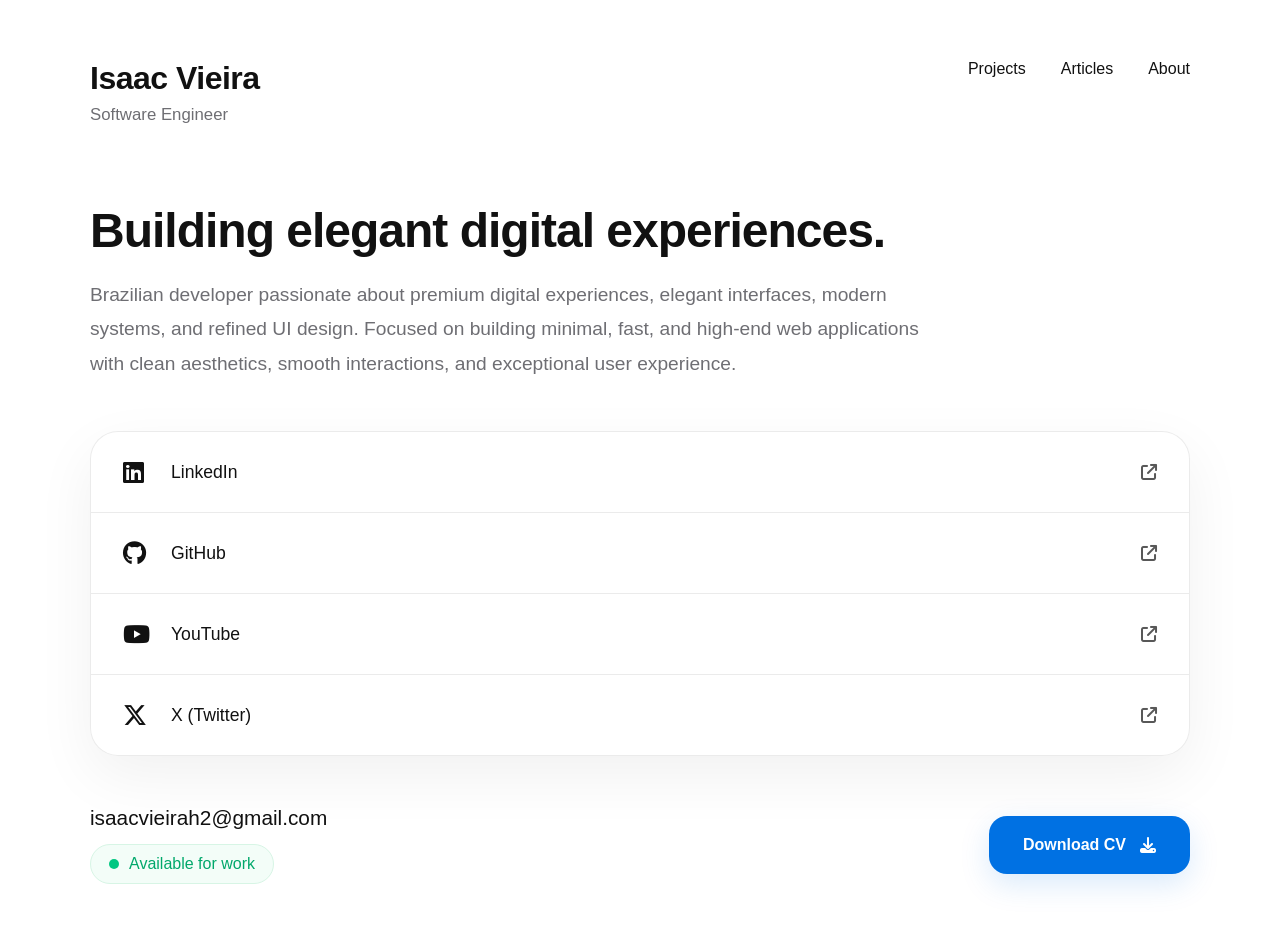
==== index.html @ af30ba91 "primeiro commit" ====
<!DOCTYPE html>
<html lang="en">

<head>
    <meta charset="UTF-8">
    <meta name="viewport" content="width=device-width, initial-scale=1.0">
    <link rel="icon" href="Images/icons8-usuário-96.png">
    <title>Isaac Vieira</title>
    <link rel="stylesheet" href="styles.css">

    <!-- Apple Style Icons -->
    <link rel="stylesheet" href="https://cdnjs.cloudflare.com/ajax/libs/font-awesome/6.5.0/css/all.min.css">
</head>

<body>

    <main class="container">

        <!-- HEADER -->
        <header class="top-bar">
            <div class="profile">
                <h1>Isaac Vieira</h1>
                <p>Software Engineer</p>
            </div>

            <nav class="nav">
                <a href="#">Projects</a>
                <a href="#">Articles</a>
                <a href="#">About</a>
            </nav>
        </header>

        <!-- HERO -->
        <section class="hero">
            <h2>Building elegant digital experiences.</h2>

            <p>
                Brazilian developer passionate about premium digital experiences, elegant interfaces, modern systems,
                and refined UI design. Focused on building minimal, fast, and high-end web applications with clean
                aesthetics, smooth interactions, and exceptional user experience.
            </p>
        </section>

        

        <!-- SOCIAL / LINK CARDS -->
        <section class="cards">

            <a href="#" class="card">
                <div class="left">
                    <i class="fab fa-linkedin"></i>
                    <span>LinkedIn</span>
                </div>
                <i class="fa-solid fa-arrow-up-right-from-square"></i>
            </a>

            <a href="#" class="card">
                <div class="left">
                    <i class="fab fa-github"></i>
                    <span>GitHub</span>
                </div>
                <i class="fa-solid fa-arrow-up-right-from-square"></i>
            </a>

            <a href="#" class="card">
                <div class="left">
                    <i class="fab fa-youtube"></i>
                    <span>YouTube</span>
                </div>
                <i class="fa-solid fa-arrow-up-right-from-square"></i>
            </a>

            <a href="#" class="card">
                <div class="left">
                    <i class="fab fa-x-twitter"></i>
                    <span>X (Twitter)</span>
                </div>
                <i class="fa-solid fa-arrow-up-right-from-square"></i>
            </a>

        </section>

        <!-- FOOTER -->
        <section class="bottom">

            <div class="contact">
                <h3>isaacvieirah2@gmail.com</h3>

                <div class="status">
                    <span class="dot"></span>
                    <span>Available for work</span>
                </div>
            </div>

            <a href="#" class="cv-btn">
                Download CV
                <i class="fa-solid fa-download"></i>
            </a>

        </section>

    </main>

</body>

</html>
---- styles.css ----
:root {
  --white: #ffffff;
  --light: #f5f5f7;
  --card: rgba(255, 255, 255, 0.8);
  --border: rgba(0, 0, 0, 0.08);
  --text: #111111;
  --gray: #6e6e73;
  --blue: #0071e3;
  --shadow: 0 20px 60px rgba(0, 0, 0, 0.06);
}

* {
  margin: 0;
  padding: 0;
  box-sizing: border-box;
  font-family: -apple-system, BlinkMacSystemFont, "SF Pro Display",
    "Segoe UI", sans-serif;
}

body {
  background: var(--white);
  color: var(--text);
  min-height: 100vh;
}

/* MAIN CONTAINER */
.container {
  width: min(1100px, 92%);
  margin: auto;
  padding: 60px 0;
}

/* HEADER */
.top-bar {
  display: flex;
  justify-content: space-between;
  align-items: flex-start;
  margin-bottom: 80px;
  gap: 30px;
}

.profile h1 {
  font-size: 2rem;
  font-weight: 700;
  letter-spacing: -0.5px;
}

.profile p {
  margin-top: 8px;
  color: var(--gray);
  font-size: 1.05rem;
}

/* NAV */
.nav {
  display: flex;
  gap: 35px;
  flex-wrap: wrap;
}

.nav a {
  text-decoration: none;
  color: var(--text);
  font-size: 1rem;
  font-weight: 500;
  transition: 0.3s;
}

.nav a:hover {
  color: var(--blue);
}

/* HERO */
.hero {
  margin-bottom: 50px;
}

.hero h2 {
  font-size: 3rem;
  font-weight: 700;
  letter-spacing: -1px;
  margin-bottom: 20px;
  line-height: 1.1;
}

.hero p {
  max-width: 850px;
  font-size: 1.2rem;
  line-height: 1.8;
  color: var(--gray);
}

/* CARDS */
.cards {
  background: var(--card);
  border: 1px solid var(--border);
  border-radius: 28px;
  overflow: hidden;
  backdrop-filter: blur(20px);
  box-shadow: var(--shadow);
}

.card {
  display: flex;
  justify-content: space-between;
  align-items: center;
  padding: 28px 32px;
  text-decoration: none;
  color: var(--text);
  border-bottom: 1px solid var(--border);
  transition: 0.3s ease;
}

.card:last-child {
  border-bottom: none;
}

.card:hover {
  background: var(--light);
  transform: translateX(4px);
}

.left {
  display: flex;
  align-items: center;
  gap: 18px;
}

.left i {
  font-size: 1.5rem;
  width: 30px;
}

.left span {
  font-size: 1.1rem;
  font-weight: 500;
}

.card .fa-arrow-up-right-from-square {
  font-size: 1rem;
  opacity: 0.7;
}

/* FOOTER */
.bottom {
  margin-top: 50px;
  display: flex;
  justify-content: space-between;
  align-items: center;
  gap: 30px;
  flex-wrap: wrap;
}

.contact h3 {
  font-size: 1.3rem;
  font-weight: 500;
  margin-bottom: 14px;
}

.status {
  display: inline-flex;
  align-items: center;
  gap: 10px;
  padding: 10px 18px;
  border-radius: 999px;
  background: #f3fdf8;
  border: 1px solid #d7f5e5;
  color: #00a86b;
  font-weight: 500;
}

.dot {
  width: 10px;
  height: 10px;
  background: #00c781;
  border-radius: 50%;
}

.cv-btn {
  text-decoration: none;
  color: white;
  background: var(--blue);
  padding: 20px 34px;
  border-radius: 18px;
  font-weight: 600;
  display: flex;
  align-items: center;
  gap: 14px;
  transition: 0.3s;
  box-shadow: 0 10px 30px rgba(0, 113, 227, 0.15);
}

.cv-btn:hover {
  transform: translateY(-2px);
  opacity: 0.95;
}

/* RESPONSIVE */
@media (max-width: 900px) {
  .top-bar {
    flex-direction: column;
    margin-bottom: 50px;
  }

  .hero h2 {
    font-size: 2.2rem;
  }

  .hero p {
    font-size: 1rem;
  }

  .bottom {
    flex-direction: column;
    align-items: flex-start;
  }

  .cv-btn {
    width: 100%;
    justify-content: center;
  }
}

@media (max-width: 600px) {
  .container {
    padding: 40px 0;
  }

  .profile h1 {
    font-size: 1.6rem;
  }

  .hero h2 {
    font-size: 1.8rem;
  }

  .card {
    padding: 22px 20px;
  }

  .left span {
    font-size: 1rem;
  }

  .contact h3 {
    font-size: 1rem;
  }
}
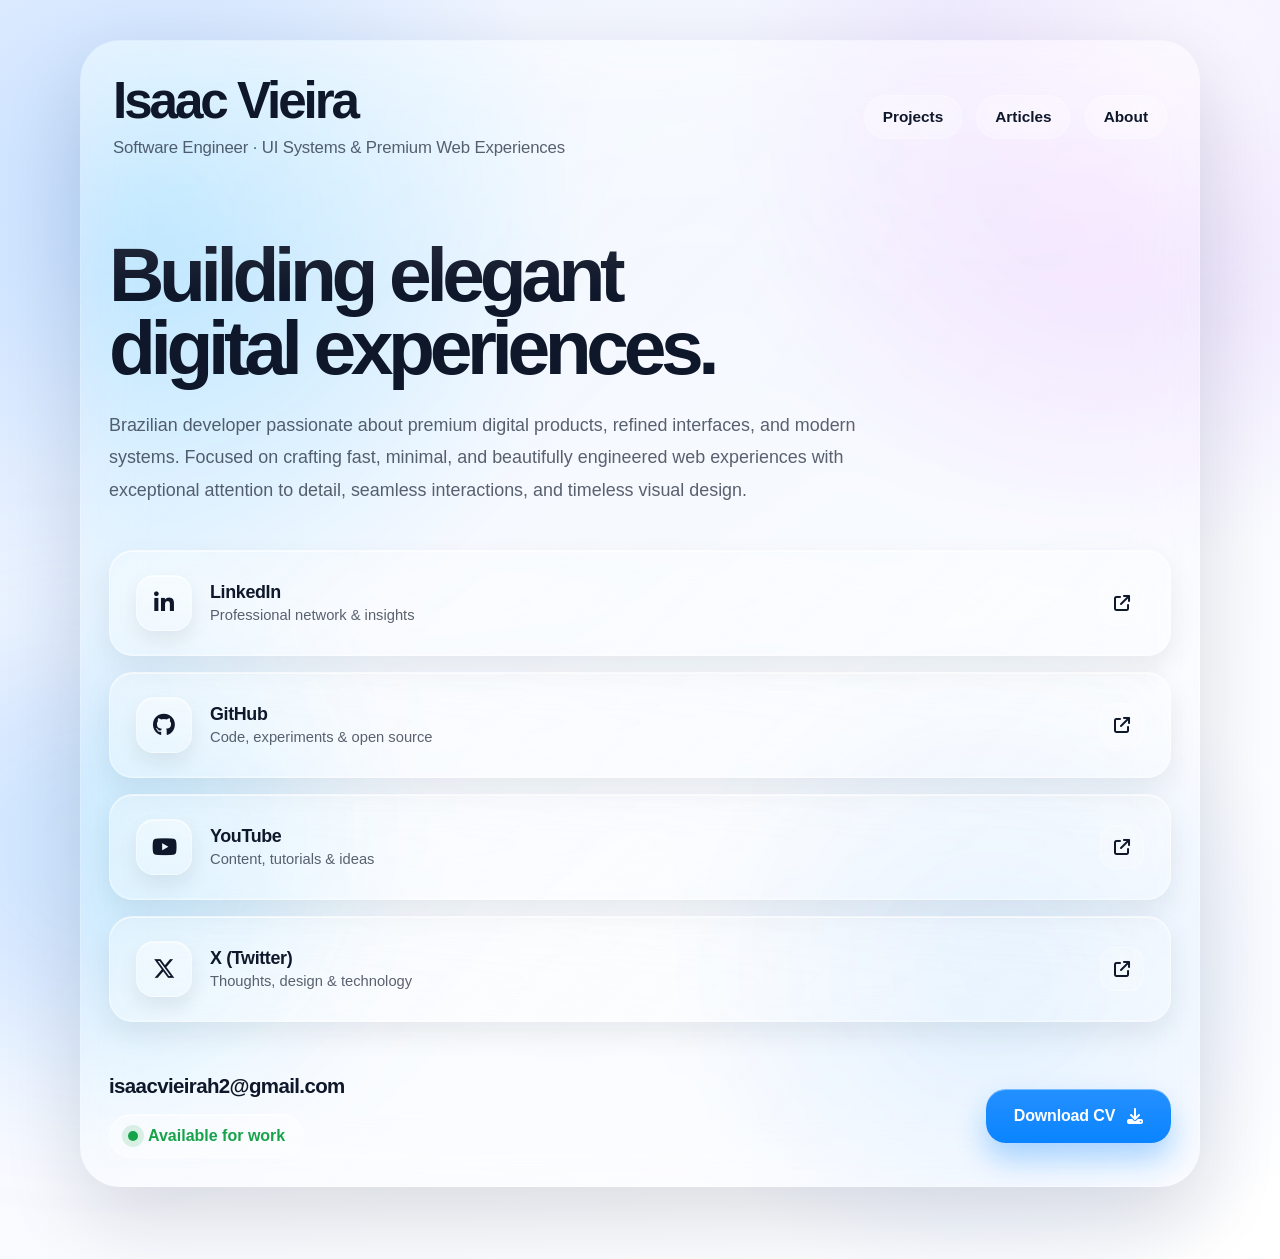
==== commit c73e1524: "escreva a mensagem aqui" ====
--- a/index.html
+++ b/index.html
@@ -1,106 +1,520 @@
 <!DOCTYPE html>
 <html lang="en">
-
 <head>
-    <meta charset="UTF-8">
-    <meta name="viewport" content="width=device-width, initial-scale=1.0">
-    <link rel="icon" href="Images/icons8-usuário-96.png">
-    <title>Isaac Vieira</title>
-    <link rel="stylesheet" href="styles.css">
-
-    <!-- Apple Style Icons -->
-    <link rel="stylesheet" href="https://cdnjs.cloudflare.com/ajax/libs/font-awesome/6.5.0/css/all.min.css">
+  <meta charset="UTF-8" />
+  <meta name="viewport" content="width=device-width, initial-scale=1.0" />
+  <title>Isaac Vieira | Software Engineer</title>
+  <link rel="icon" href="Images/icons8-usuário-96.png" />
+  <link rel="preconnect" href="https://fonts.googleapis.com" />
+  <link rel="preconnect" href="https://fonts.gstatic.com" crossorigin />
+  <link rel="stylesheet" href="https://cdnjs.cloudflare.com/ajax/libs/font-awesome/6.5.0/css/all.min.css" />
+  <style>
+    :root {
+      --bg-1: #eef3ff;
+      --bg-2: #f7f9ff;
+      --bg-3: #ffffff;
+      --surface: rgba(255, 255, 255, 0.18);
+      --surface-strong: rgba(255, 255, 255, 0.28);
+      --surface-hover: rgba(255, 255, 255, 0.34);
+      --border: rgba(255, 255, 255, 0.42);
+      --border-soft: rgba(255, 255, 255, 0.22);
+      --text-primary: #0f172a;
+      --text-secondary: rgba(15, 23, 42, 0.68);
+      --accent: #0a84ff;
+      --accent-soft: rgba(10, 132, 255, 0.18);
+      --success: #16a34a;
+      --shadow-lg: 0 30px 80px rgba(15, 23, 42, 0.14);
+      --shadow-md: 0 18px 40px rgba(15, 23, 42, 0.1);
+      --radius-xl: 32px;
+      --radius-lg: 24px;
+      --radius-md: 18px;
+      --container: 1120px;
+      --blur: 28px;
+      --transition: 420ms cubic-bezier(0.22, 1, 0.36, 1);
+    }
+
+    * {
+      margin: 0;
+      padding: 0;
+      box-sizing: border-box;
+    }
+
+    html {
+      scroll-behavior: smooth;
+    }
+
+    body {
+      min-height: 100vh;
+      font-family: -apple-system, BlinkMacSystemFont, "SF Pro Display", "SF Pro Text", "Segoe UI", sans-serif;
+      color: var(--text-primary);
+      background:
+        radial-gradient(circle at 12% 18%, rgba(10, 132, 255, 0.22), transparent 28%),
+        radial-gradient(circle at 88% 12%, rgba(168, 85, 247, 0.18), transparent 26%),
+        radial-gradient(circle at 78% 78%, rgba(59, 130, 246, 0.14), transparent 24%),
+        linear-gradient(145deg, var(--bg-1), var(--bg-2) 45%, var(--bg-3));
+      overflow-x: hidden;
+      position: relative;
+    }
+
+    body::before,
+    body::after {
+      content: "";
+      position: fixed;
+      inset: auto;
+      border-radius: 50%;
+      filter: blur(80px);
+      z-index: 0;
+      pointer-events: none;
+    }
+
+    body::before {
+      width: 340px;
+      height: 340px;
+      top: -120px;
+      right: -80px;
+      background: rgba(255, 255, 255, 0.65);
+    }
+
+    body::after {
+      width: 420px;
+      height: 420px;
+      bottom: -160px;
+      left: -120px;
+      background: rgba(10, 132, 255, 0.16);
+    }
+
+    .ambient-grid {
+      position: fixed;
+      inset: 0;
+      background-image:
+        linear-gradient(rgba(255, 255, 255, 0.12) 1px, transparent 1px),
+        linear-gradient(90deg, rgba(255, 255, 255, 0.12) 1px, transparent 1px);
+      background-size: 48px 48px;
+      mask-image: radial-gradient(circle at center, black 35%, transparent 85%);
+      opacity: 0.22;
+      pointer-events: none;
+      z-index: 0;
+    }
+
+    .container {
+      position: relative;
+      z-index: 1;
+      width: min(var(--container), calc(100% - 48px));
+      margin: 0 auto;
+      padding: 40px 0 72px;
+    }
+
+    .shell {
+      background: linear-gradient(135deg, rgba(255,255,255,0.22), rgba(255,255,255,0.1));
+      backdrop-filter: blur(var(--blur)) saturate(180%);
+      -webkit-backdrop-filter: blur(var(--blur)) saturate(180%);
+      border: 1px solid var(--border-soft);
+      border-radius: 40px;
+      box-shadow: var(--shadow-lg);
+      padding: 28px;
+      position: relative;
+      overflow: hidden;
+      isolation: isolate;
+    }
+
+    .shell::before {
+      content: "";
+      position: absolute;
+      inset: 0;
+      background: linear-gradient(180deg, rgba(255,255,255,0.34), transparent 22%, transparent 78%, rgba(255,255,255,0.14));
+      pointer-events: none;
+    }
+
+    .top-bar,
+    .bottom,
+    .card,
+    .status,
+    .cv-btn,
+    .nav a {
+      position: relative;
+      z-index: 1;
+    }
+
+    .top-bar {
+      display: flex;
+      align-items: center;
+      justify-content: space-between;
+      gap: 32px;
+      margin-bottom: 72px;
+      padding: 8px 4px;
+    }
+
+    .profile h1 {
+      font-size: clamp(2.4rem, 4vw, 4rem);
+      line-height: 0.95;
+      letter-spacing: -0.06em;
+      font-weight: 750;
+    }
+
+    .profile p {
+      margin-top: 12px;
+      font-size: 1.05rem;
+      color: var(--text-secondary);
+      letter-spacing: -0.01em;
+    }
+
+    .nav {
+      display: flex;
+      align-items: center;
+      gap: 14px;
+      flex-wrap: wrap;
+    }
+
+    .nav a {
+      text-decoration: none;
+      color: var(--text-primary);
+      font-size: 0.96rem;
+      font-weight: 600;
+      padding: 12px 18px;
+      border-radius: 999px;
+      background: rgba(255,255,255,0.14);
+      border: 1px solid rgba(255,255,255,0.26);
+      backdrop-filter: blur(18px);
+      transition: transform var(--transition), background var(--transition), box-shadow var(--transition);
+    }
+
+    .nav a:hover,
+    .nav a:focus-visible {
+      background: rgba(255,255,255,0.26);
+      transform: translateY(-2px);
+      box-shadow: 0 12px 24px rgba(15, 23, 42, 0.08);
+      outline: none;
+    }
+
+    .hero {
+      margin-bottom: 42px;
+      max-width: 860px;
+    }
+
+    .hero h2 {
+      font-size: clamp(3rem, 6vw, 5.6rem);
+      line-height: 0.96;
+      letter-spacing: -0.07em;
+      font-weight: 780;
+      margin-bottom: 24px;
+      text-wrap: balance;
+    }
+
+    .hero p {
+      font-size: clamp(1.05rem, 1.4vw, 1.28rem);
+      line-height: 1.8;
+      color: var(--text-secondary);
+      max-width: 760px;
+    }
+
+    .cards {
+      display: grid;
+      gap: 16px;
+      margin-top: 44px;
+    }
+
+    .card {
+      display: flex;
+      align-items: center;
+      justify-content: space-between;
+      padding: 24px 26px;
+      text-decoration: none;
+      color: inherit;
+      border-radius: var(--radius-lg);
+      background: linear-gradient(135deg, var(--surface-strong), var(--surface));
+      border: 1px solid var(--border);
+      backdrop-filter: blur(22px) saturate(180%);
+      -webkit-backdrop-filter: blur(22px) saturate(180%);
+      box-shadow:
+        inset 0 1px 0 rgba(255,255,255,0.65),
+        inset 0 -1px 0 rgba(255,255,255,0.18),
+        0 12px 28px rgba(15, 23, 42, 0.08);
+      transition:
+        transform var(--transition),
+        background var(--transition),
+        box-shadow var(--transition),
+        border-color var(--transition);
+    }
+
+    .card:hover,
+    .card:focus-visible {
+      transform: translateY(-4px) scale(1.01);
+      background: linear-gradient(135deg, var(--surface-hover), rgba(255,255,255,0.2));
+      border-color: rgba(255,255,255,0.58);
+      box-shadow:
+        inset 0 1px 0 rgba(255,255,255,0.75),
+        0 24px 48px rgba(15, 23, 42, 0.12);
+      outline: none;
+    }
+
+    .card:active {
+      transform: scale(0.992);
+    }
+
+    .left {
+      display: flex;
+      align-items: center;
+      gap: 18px;
+    }
+
+    .icon-wrap {
+      width: 56px;
+      height: 56px;
+      display: grid;
+      place-items: center;
+      border-radius: 18px;
+      background: linear-gradient(180deg, rgba(255,255,255,0.42), rgba(255,255,255,0.18));
+      border: 1px solid rgba(255,255,255,0.38);
+      box-shadow:
+        inset 0 1px 0 rgba(255,255,255,0.7),
+        0 10px 20px rgba(15, 23, 42, 0.08);
+    }
+
+    .icon-wrap i {
+      font-size: 1.4rem;
+    }
+
+    .card-content span {
+      display: block;
+      font-size: 1.12rem;
+      font-weight: 650;
+      letter-spacing: -0.02em;
+    }
+
+    .card-content small {
+      margin-top: 4px;
+      display: block;
+      color: var(--text-secondary);
+      font-size: 0.92rem;
+    }
+
+    .card .arrow {
+      width: 44px;
+      height: 44px;
+      display: grid;
+      place-items: center;
+      border-radius: 14px;
+      background: rgba(255,255,255,0.18);
+      border: 1px solid rgba(255,255,255,0.28);
+      transition: transform var(--transition), background var(--transition);
+    }
+
+    .card:hover .arrow {
+      transform: translate(2px, -2px);
+      background: var(--accent-soft);
+    }
+
+    .bottom {
+      margin-top: 52px;
+      display: flex;
+      justify-content: space-between;
+      align-items: center;
+      gap: 28px;
+      flex-wrap: wrap;
+    }
+
+    .contact h3 {
+      font-size: 1.28rem;
+      font-weight: 650;
+      letter-spacing: -0.03em;
+      margin-bottom: 16px;
+    }
+
+    .status {
+      display: inline-flex;
+      align-items: center;
+      gap: 10px;
+      padding: 12px 18px;
+      border-radius: 999px;
+      background: rgba(255,255,255,0.3);
+      border: 1px solid rgba(255,255,255,0.4);
+      backdrop-filter: blur(18px);
+      color: var(--success);
+      font-weight: 600;
+      box-shadow: inset 0 1px 0 rgba(255,255,255,0.7);
+    }
+
+    .dot {
+      width: 10px;
+      height: 10px;
+      border-radius: 50%;
+      background: currentColor;
+      box-shadow: 0 0 0 6px rgba(22, 163, 74, 0.14);
+      animation: pulse 2.4s infinite;
+    }
+
+    @keyframes pulse {
+      0%, 100% { transform: scale(1); opacity: 1; }
+      50% { transform: scale(1.18); opacity: 0.8; }
+    }
+
+    .cv-btn {
+      text-decoration: none;
+      color: #fff;
+      font-weight: 650;
+      letter-spacing: -0.01em;
+      padding: 18px 28px;
+      border-radius: 20px;
+      display: inline-flex;
+      align-items: center;
+      gap: 12px;
+      background: linear-gradient(180deg, #2490ff, #0a84ff);
+      box-shadow:
+        inset 0 1px 0 rgba(255,255,255,0.4),
+        0 16px 30px rgba(10, 132, 255, 0.32);
+      transition: transform var(--transition), box-shadow var(--transition), filter var(--transition);
+    }
+
+    .cv-btn:hover,
+    .cv-btn:focus-visible {
+      transform: translateY(-3px);
+      box-shadow:
+        inset 0 1px 0 rgba(255,255,255,0.45),
+        0 22px 40px rgba(10, 132, 255, 0.38);
+      filter: saturate(1.08);
+      outline: none;
+    }
+
+    .cv-btn:active {
+      transform: translateY(-1px) scale(0.99);
+    }
+
+    @media (max-width: 920px) {
+      .top-bar,
+      .bottom {
+        flex-direction: column;
+        align-items: flex-start;
+      }
+
+      .hero h2 {
+        max-width: 12ch;
+      }
+    }
+
+    @media (max-width: 640px) {
+      .container {
+        width: min(100% - 24px, var(--container));
+        padding: 20px 0 40px;
+      }
+
+      .shell {
+        padding: 20px;
+        border-radius: 28px;
+      }
+
+      .top-bar {
+        margin-bottom: 48px;
+      }
+
+      .hero h2 {
+        font-size: clamp(2.4rem, 14vw, 4rem);
+      }
+
+      .card {
+        padding: 18px;
+      }
+
+      .icon-wrap {
+        width: 50px;
+        height: 50px;
+      }
+
+      .cv-btn {
+        width: 100%;
+        justify-content: center;
+      }
+    }
+  </style>
 </head>
-
 <body>
-
-    <main class="container">
-
-        <!-- HEADER -->
-        <header class="top-bar">
-            <div class="profile">
-                <h1>Isaac Vieira</h1>
-                <p>Software Engineer</p>
+  <div class="ambient-grid"></div>
+
+  <main class="container">
+    <section class="shell">
+      <header class="top-bar">
+        <div class="profile">
+          <h1>Isaac Vieira</h1>
+          <p>Software Engineer · UI Systems & Premium Web Experiences</p>
+        </div>
+
+        <nav class="nav" aria-label="Primary navigation">
+          <a href="#">Projects</a>
+          <a href="#">Articles</a>
+          <a href="#">About</a>
+        </nav>
+      </header>
+
+      <section class="hero">
+        <h2>Building elegant digital experiences.</h2>
+        <p>
+          Brazilian developer passionate about premium digital products, refined interfaces,
+          and modern systems. Focused on crafting fast, minimal, and beautifully engineered
+          web experiences with exceptional attention to detail, seamless interactions, and
+          timeless visual design.
+        </p>
+      </section>
+
+      <section class="cards" aria-label="Social links">
+        <a href="#" class="card">
+          <div class="left">
+            <div class="icon-wrap"><i class="fab fa-linkedin-in"></i></div>
+            <div class="card-content">
+              <span>LinkedIn</span>
+              <small>Professional network & insights</small>
             </div>
-
-            <nav class="nav">
-                <a href="#">Projects</a>
-                <a href="#">Articles</a>
-                <a href="#">About</a>
-            </nav>
-        </header>
-
-        <!-- HERO -->
-        <section class="hero">
-            <h2>Building elegant digital experiences.</h2>
-
-            <p>
-                Brazilian developer passionate about premium digital experiences, elegant interfaces, modern systems,
-                and refined UI design. Focused on building minimal, fast, and high-end web applications with clean
-                aesthetics, smooth interactions, and exceptional user experience.
-            </p>
-        </section>
-
-        
-
-        <!-- SOCIAL / LINK CARDS -->
-        <section class="cards">
-
-            <a href="#" class="card">
-                <div class="left">
-                    <i class="fab fa-linkedin"></i>
-                    <span>LinkedIn</span>
-                </div>
-                <i class="fa-solid fa-arrow-up-right-from-square"></i>
-            </a>
-
-            <a href="#" class="card">
-                <div class="left">
-                    <i class="fab fa-github"></i>
-                    <span>GitHub</span>
-                </div>
-                <i class="fa-solid fa-arrow-up-right-from-square"></i>
-            </a>
-
-            <a href="#" class="card">
-                <div class="left">
-                    <i class="fab fa-youtube"></i>
-                    <span>YouTube</span>
-                </div>
-                <i class="fa-solid fa-arrow-up-right-from-square"></i>
-            </a>
-
-            <a href="#" class="card">
-                <div class="left">
-                    <i class="fab fa-x-twitter"></i>
-                    <span>X (Twitter)</span>
-                </div>
-                <i class="fa-solid fa-arrow-up-right-from-square"></i>
-            </a>
-
-        </section>
-
-        <!-- FOOTER -->
-        <section class="bottom">
-
-            <div class="contact">
-                <h3>isaacvieirah2@gmail.com</h3>
-
-                <div class="status">
-                    <span class="dot"></span>
-                    <span>Available for work</span>
-                </div>
+          </div>
+          <div class="arrow"><i class="fa-solid fa-arrow-up-right-from-square"></i></div>
+        </a>
+
+        <a href="#" class="card">
+          <div class="left">
+            <div class="icon-wrap"><i class="fab fa-github"></i></div>
+            <div class="card-content">
+              <span>GitHub</span>
+              <small>Code, experiments & open source</small>
             </div>
-
-            <a href="#" class="cv-btn">
-                Download CV
-                <i class="fa-solid fa-download"></i>
-            </a>
-
-        </section>
-
-    </main>
-
+          </div>
+          <div class="arrow"><i class="fa-solid fa-arrow-up-right-from-square"></i></div>
+        </a>
+
+        <a href="#" class="card">
+          <div class="left">
+            <div class="icon-wrap"><i class="fab fa-youtube"></i></div>
+            <div class="card-content">
+              <span>YouTube</span>
+              <small>Content, tutorials & ideas</small>
+            </div>
+          </div>
+          <div class="arrow"><i class="fa-solid fa-arrow-up-right-from-square"></i></div>
+        </a>
+
+        <a href="#" class="card">
+          <div class="left">
+            <div class="icon-wrap"><i class="fab fa-x-twitter"></i></div>
+            <div class="card-content">
+              <span>X (Twitter)</span>
+              <small>Thoughts, design & technology</small>
+            </div>
+          </div>
+          <div class="arrow"><i class="fa-solid fa-arrow-up-right-from-square"></i></div>
+        </a>
+      </section>
+
+      <section class="bottom">
+        <div class="contact">
+          <h3>isaacvieirah2@gmail.com</h3>
+          <div class="status">
+            <span class="dot"></span>
+            <span>Available for work</span>
+          </div>
+        </div>
+
+        <a href="#" class="cv-btn">
+          Download CV
+          <i class="fa-solid fa-download"></i>
+        </a>
+      </section>
+    </section>
+  </main>
 </body>
-
 </html>
